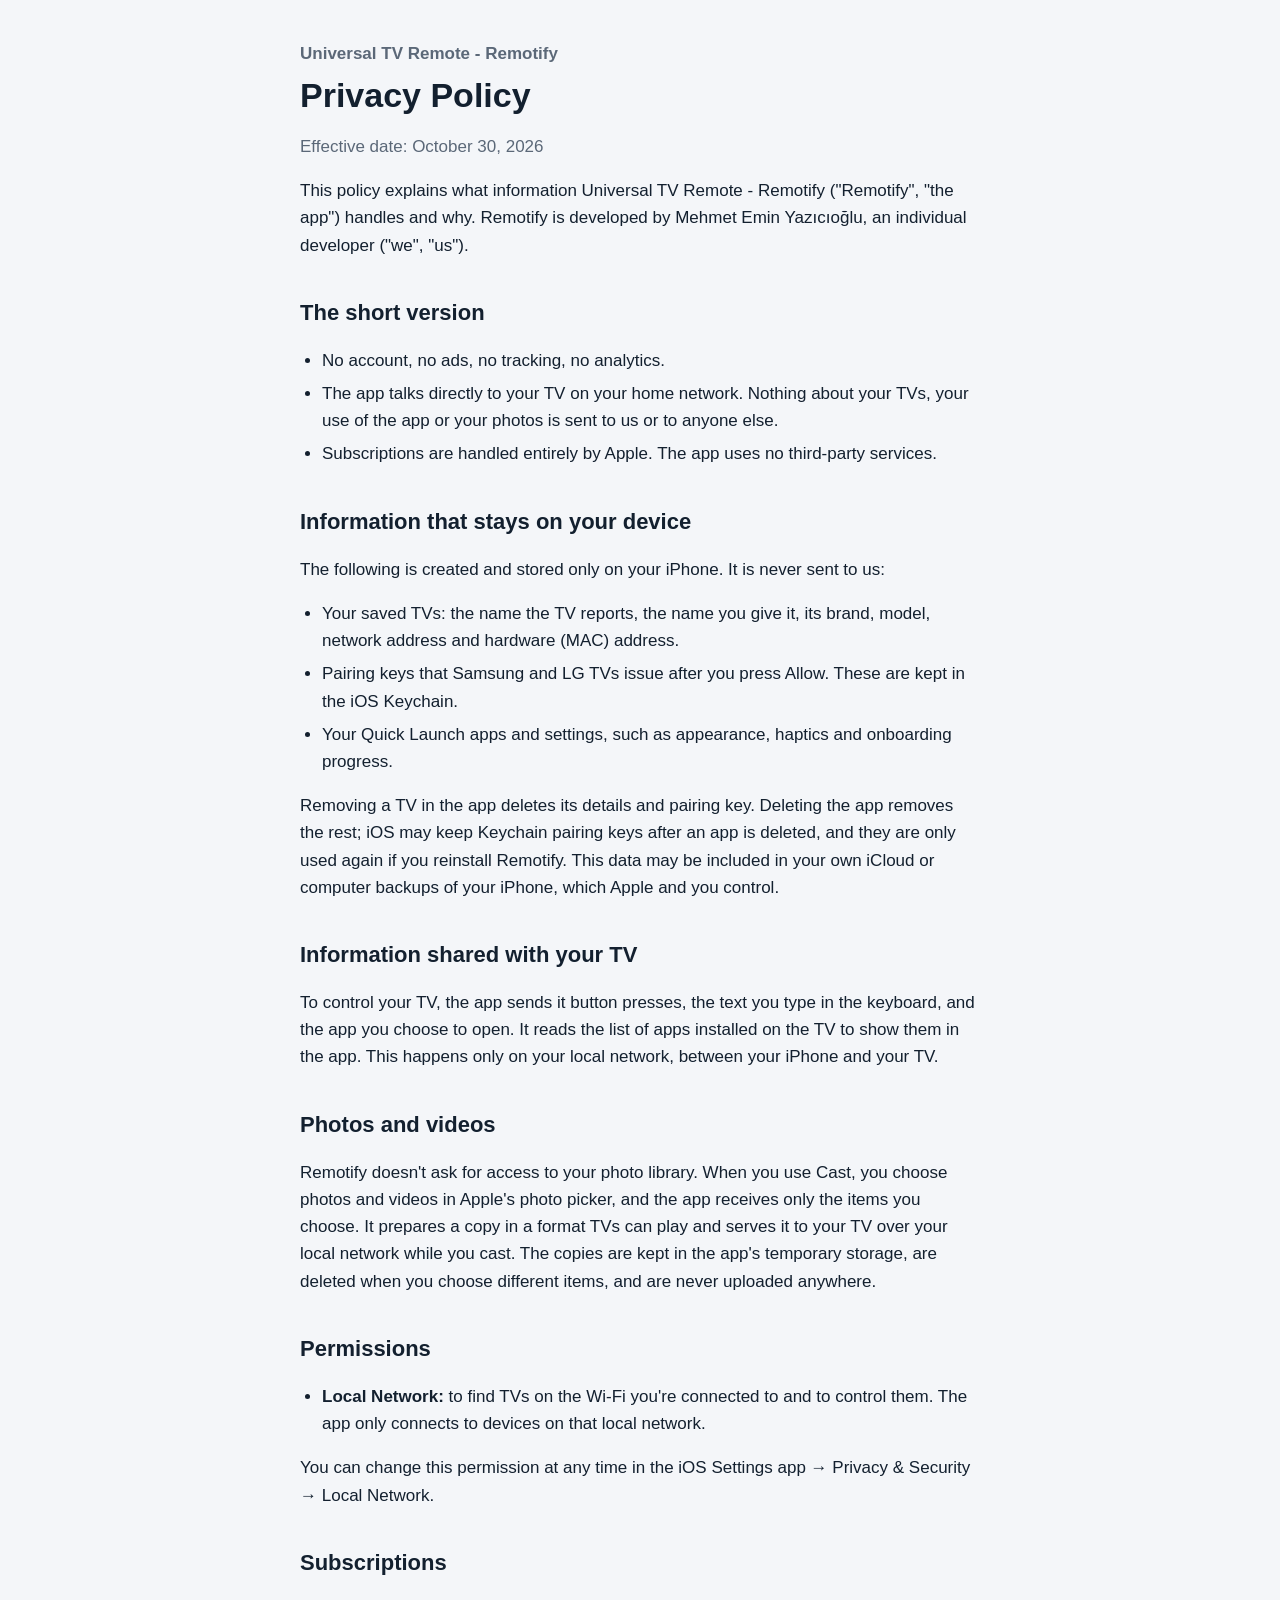
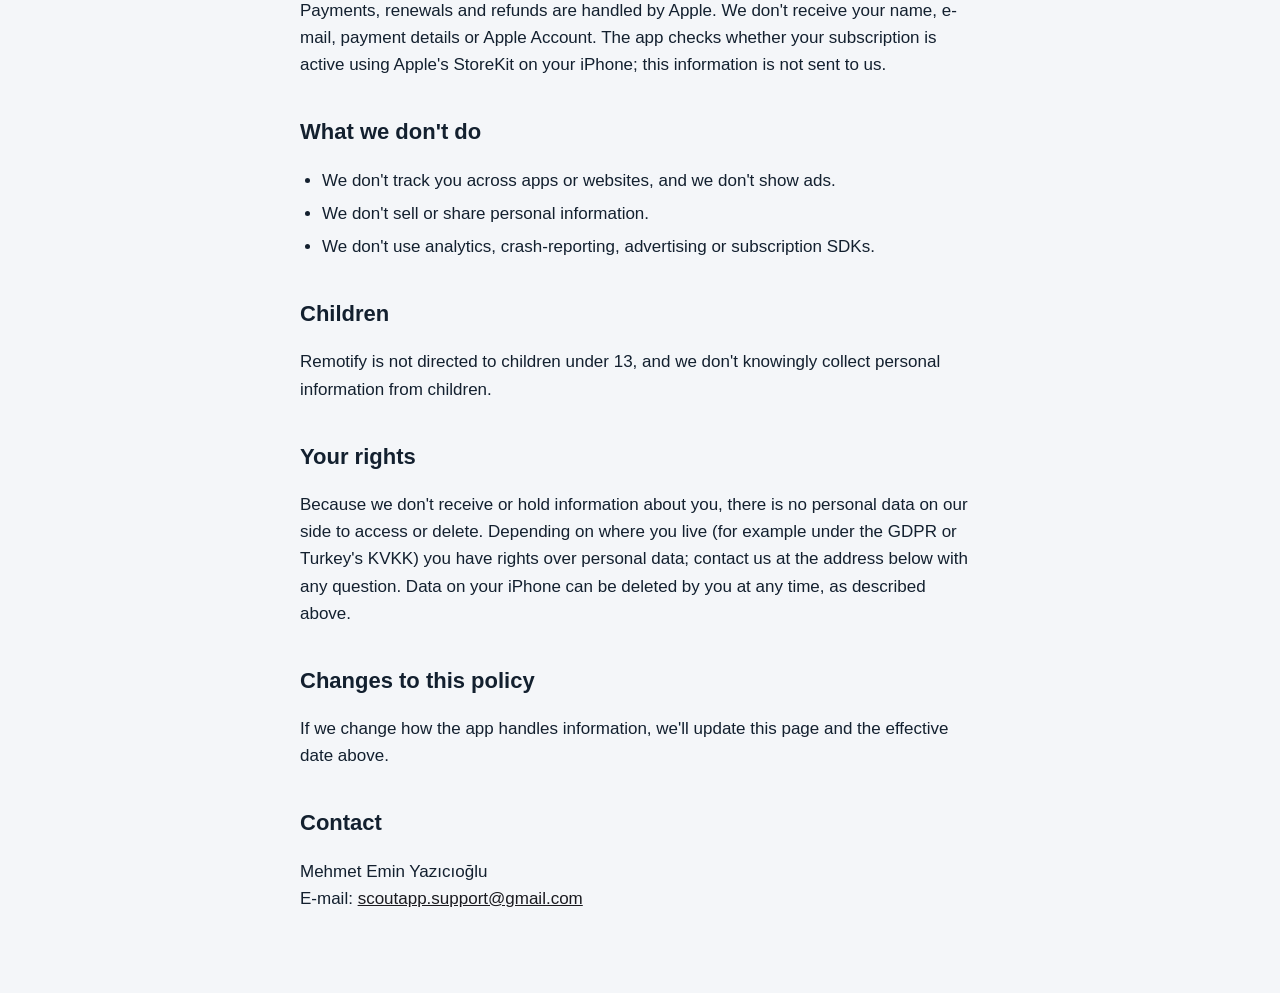
==== privacy.html @ 0d83f514 "Add support and privacy pages for Remotify" ====
<!doctype html>
<html lang="en">
<head>
<meta charset="utf-8">
<meta name="viewport" content="width=device-width, initial-scale=1">
<title>Privacy Policy – Remotify</title>
<meta name="description" content="Privacy Policy for Universal TV Remote - Remotify.">
<link rel="stylesheet" href="style.css">
</head>
<body>
<main>
  <p class="brand"><a href="./">Universal TV Remote - Remotify</a></p>
  <h1>Privacy Policy</h1>
  <p class="muted">Effective date: October 30, 2026</p>

  <p>This policy explains what information Universal TV Remote - Remotify ("Remotify", "the app") handles and why.
  Remotify is developed by Mehmet Emin Yazıcıoğlu, an individual developer ("we", "us").</p>

  <h2>The short version</h2>
  <ul>
    <li>No account, no ads, no tracking, no analytics.</li>
    <li>The app talks directly to your TV on your home network. Nothing about your TVs, your use of the app or your
    photos is sent to us or to anyone else.</li>
    <li>Subscriptions are handled entirely by Apple. The app uses no third-party services.</li>
  </ul>

  <h2>Information that stays on your device</h2>
  <p>The following is created and stored only on your iPhone. It is never sent to us:</p>
  <ul>
    <li>Your saved TVs: the name the TV reports, the name you give it, its brand, model, network address and
    hardware (MAC) address.</li>
    <li>Pairing keys that Samsung and LG TVs issue after you press Allow. These are kept in the iOS Keychain.</li>
    <li>Your Quick Launch apps and settings, such as appearance, haptics and onboarding progress.</li>
  </ul>
  <p>Removing a TV in the app deletes its details and pairing key. Deleting the app removes the rest; iOS may keep
  Keychain pairing keys after an app is deleted, and they are only used again if you reinstall Remotify. This data
  may be included in your own iCloud or computer backups of your iPhone, which Apple and you control.</p>

  <h2>Information shared with your TV</h2>
  <p>To control your TV, the app sends it button presses, the text you type in the keyboard, and the app you
  choose to open. It reads the list of apps installed on the TV to show them in the app. This happens only on your
  local network, between your iPhone and your TV.</p>

  <h2>Photos and videos</h2>
  <p>Remotify doesn't ask for access to your photo library. When you use Cast, you choose photos and videos in
  Apple's photo picker, and the app receives only the items you choose. It prepares a copy in a format TVs can play
  and serves it to your TV over your local network while you cast. The copies are kept in the app's temporary
  storage, are deleted when you choose different items, and are never uploaded anywhere.</p>

  <h2>Permissions</h2>
  <ul>
    <li><strong>Local Network:</strong> to find TVs on the Wi-Fi you're connected to and to control them. The app
    only connects to devices on that local network.</li>
  </ul>
  <p>You can change this permission at any time in the iOS Settings app → Privacy &amp; Security → Local
  Network.</p>

  <h2>Subscriptions</h2>
  <p>Payments, renewals and refunds are handled by Apple. We don't receive your name, e-mail, payment details or
  Apple Account. The app checks whether your subscription is active using Apple's StoreKit on your iPhone; this
  information is not sent to us.</p>

  <h2>What we don't do</h2>
  <ul>
    <li>We don't track you across apps or websites, and we don't show ads.</li>
    <li>We don't sell or share personal information.</li>
    <li>We don't use analytics, crash-reporting, advertising or subscription SDKs.</li>
  </ul>

  <h2>Children</h2>
  <p>Remotify is not directed to children under 13, and we don't knowingly collect personal information from
  children.</p>

  <h2>Your rights</h2>
  <p>Because we don't receive or hold information about you, there is no personal data on our side to access or
  delete. Depending on where you live (for example under the GDPR or Turkey's KVKK) you have rights over personal
  data; contact us at the address below with any question. Data on your iPhone can be deleted by you at any time,
  as described above.</p>

  <h2>Changes to this policy</h2>
  <p>If we change how the app handles information, we'll update this page and the effective date above.</p>

  <h2>Contact</h2>
  <p>Mehmet Emin Yazıcıoğlu<br>
  E-mail: <a href="mailto:scoutapp.support@gmail.com">scoutapp.support@gmail.com</a></p>
</main>
</body>
</html>
---- style.css ----
:root {
  --bg: #f4f6f9;
  --surface: #ffffff;
  --ink: #13202f;
  --muted: #5b6878;
  --line: #e2e7ee;
  --accent: #1a1a1f;
  color-scheme: light dark;
}

@media (prefers-color-scheme: dark) {
  :root {
    --bg: #0a0d12;
    --surface: #161a21;
    --ink: #e8edf4;
    --muted: #93a1b4;
    --line: #272d38;
    --accent: #ffc933;
  }
}

* { box-sizing: border-box; }

body {
  margin: 0;
  background: var(--bg);
  color: var(--ink);
  font: 17px/1.6 -apple-system, BlinkMacSystemFont, "SF Pro Text", "Segoe UI", Roboto, sans-serif;
}

main {
  max-width: 720px;
  margin: 0 auto;
  padding: 40px 20px 64px;
}

.brand { margin: 0 0 8px; font-weight: 600; color: var(--muted); }
.brand a { color: inherit; text-decoration: none; }
h1 { margin: 0 0 8px; font-size: 34px; line-height: 1.2; }
h2 { margin: 36px 0 8px; font-size: 22px; }
.muted { color: var(--muted); }
a { color: var(--accent); }
ul { padding-left: 22px; }
li { margin: 6px 0; }

details {
  background: var(--surface);
  border: 1px solid var(--line);
  border-radius: 14px;
  padding: 14px 18px;
  margin: 10px 0;
}
summary { cursor: pointer; font-weight: 600; }
details p { margin: 10px 0 0; color: var(--muted); }

footer {
  margin-top: 48px;
  padding-top: 16px;
  border-top: 1px solid var(--line);
  color: var(--muted);
  font-size: 15px;
}
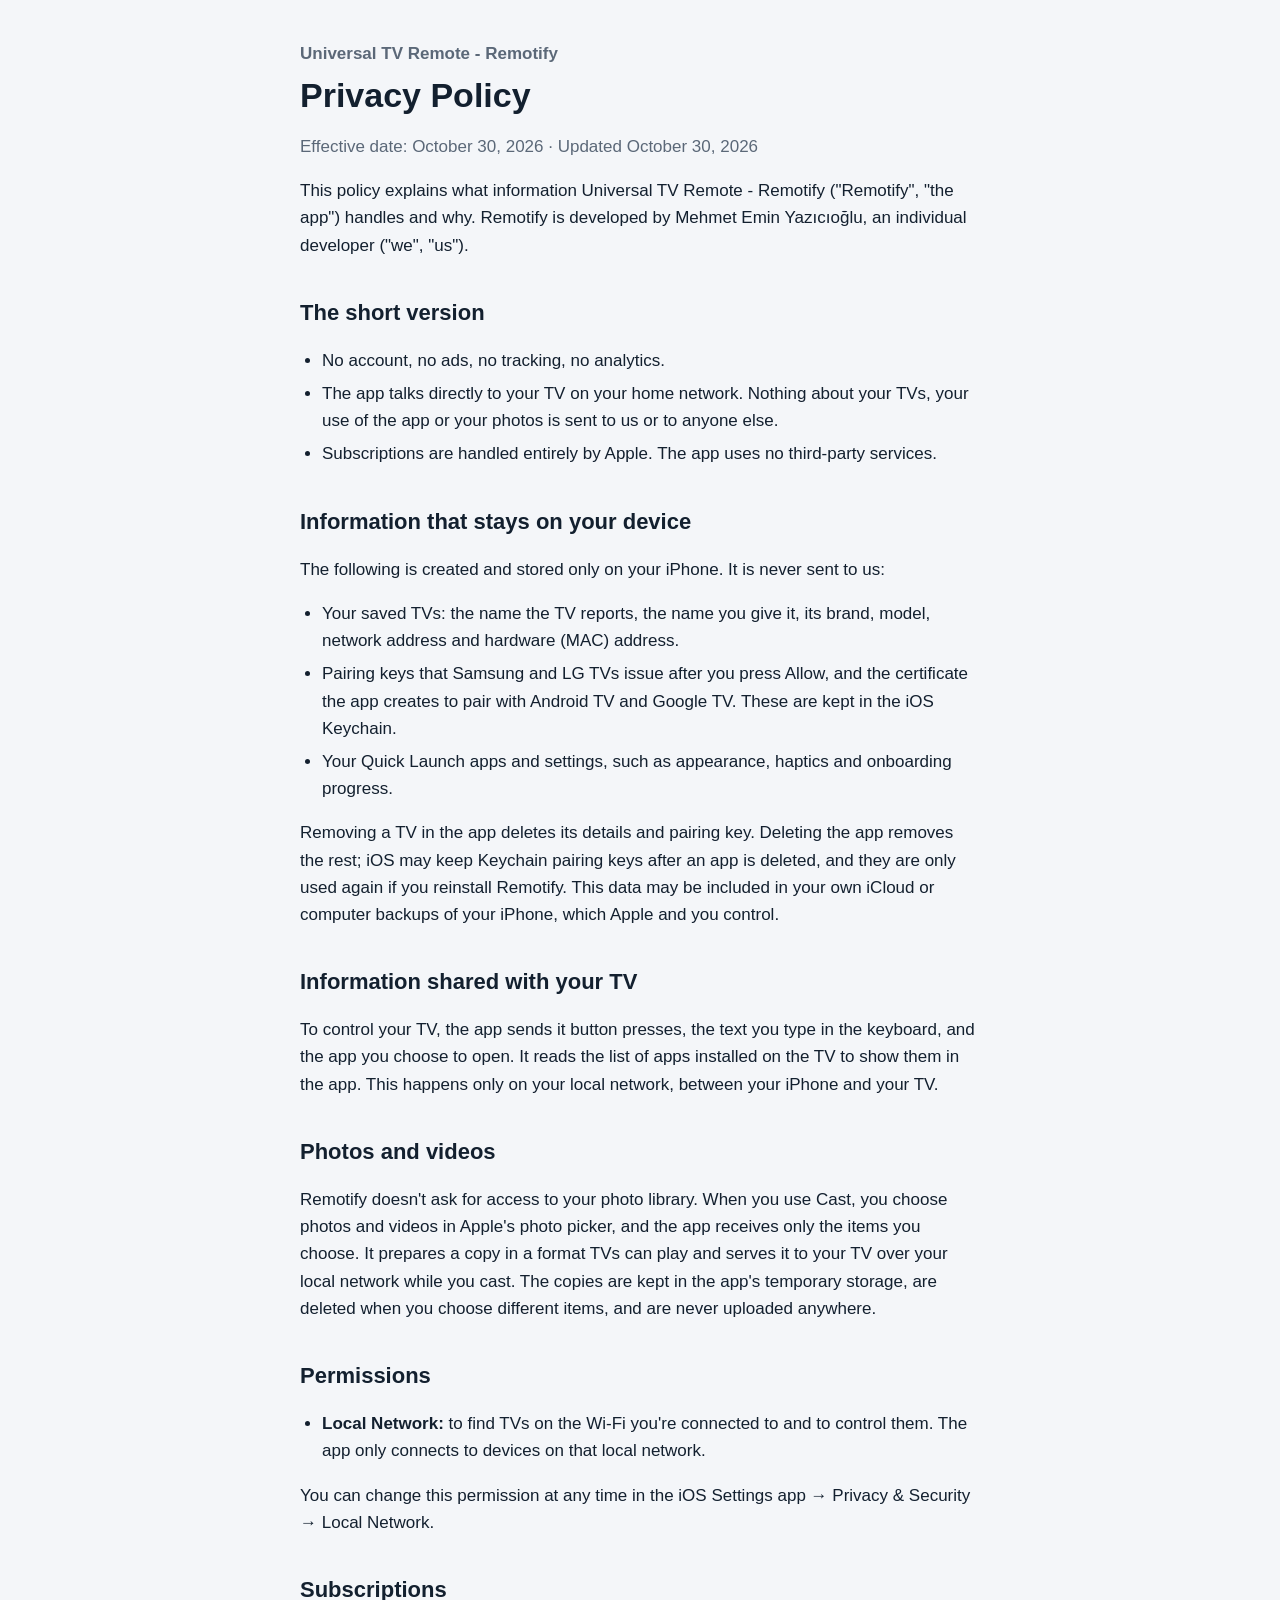
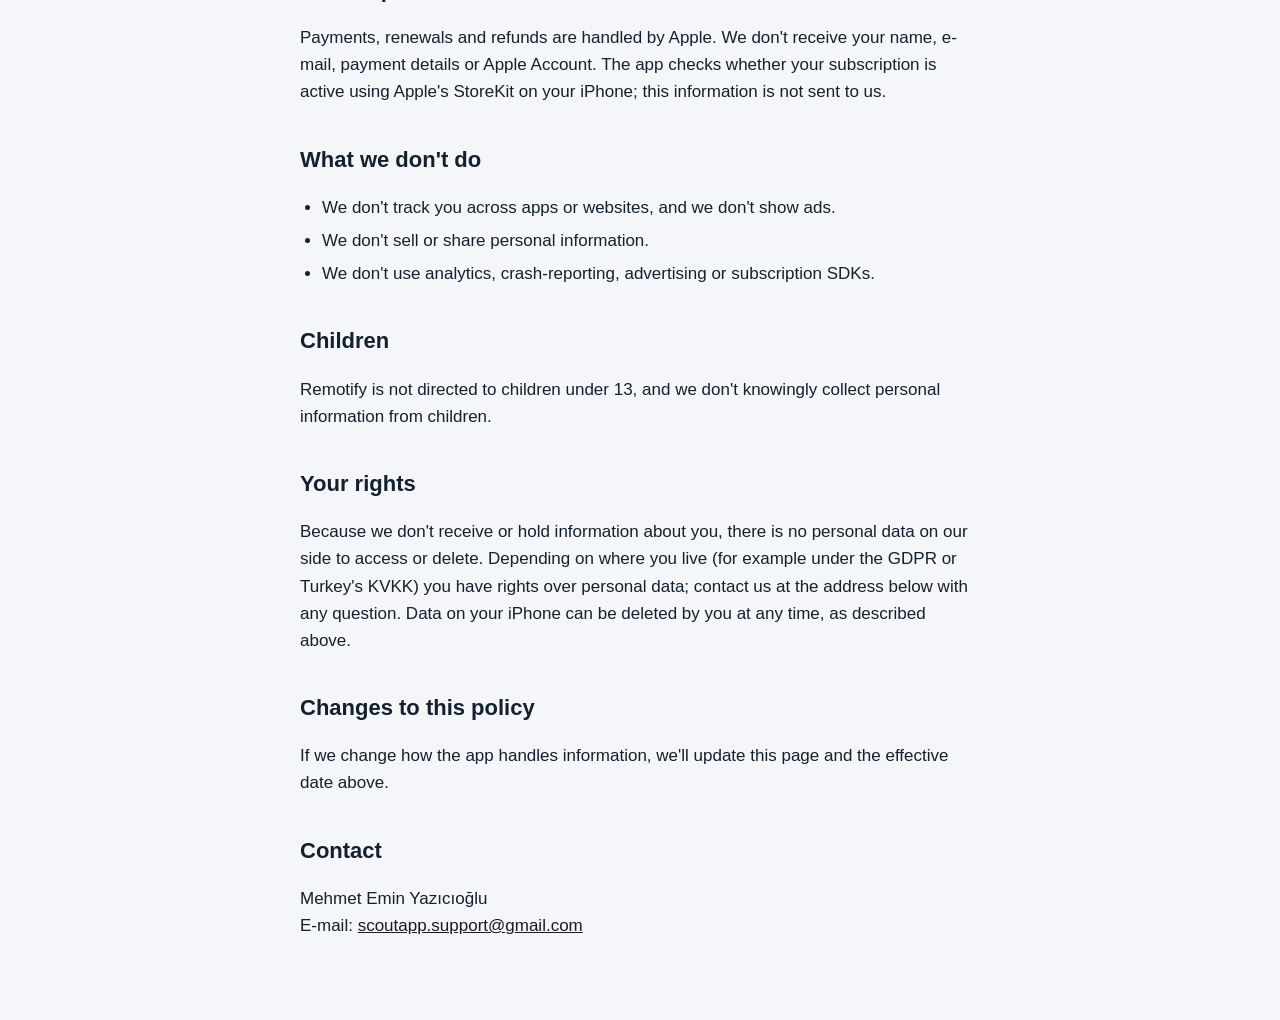
==== commit 360a117c: "Add Android TV and Google TV to support and privacy pages" ====
--- a/privacy.html
+++ b/privacy.html
@@ -11,7 +11,7 @@
 <main>
   <p class="brand"><a href="./">Universal TV Remote - Remotify</a></p>
   <h1>Privacy Policy</h1>
-  <p class="muted">Effective date: October 30, 2026</p>
+  <p class="muted">Effective date: October 30, 2026 · Updated October 30, 2026</p>
 
   <p>This policy explains what information Universal TV Remote - Remotify ("Remotify", "the app") handles and why.
   Remotify is developed by Mehmet Emin Yazıcıoğlu, an individual developer ("we", "us").</p>
@@ -29,7 +29,8 @@
   <ul>
     <li>Your saved TVs: the name the TV reports, the name you give it, its brand, model, network address and
     hardware (MAC) address.</li>
-    <li>Pairing keys that Samsung and LG TVs issue after you press Allow. These are kept in the iOS Keychain.</li>
+    <li>Pairing keys that Samsung and LG TVs issue after you press Allow, and the certificate the app creates to
+    pair with Android TV and Google TV. These are kept in the iOS Keychain.</li>
     <li>Your Quick Launch apps and settings, such as appearance, haptics and onboarding progress.</li>
   </ul>
   <p>Removing a TV in the app deletes its details and pairing key. Deleting the app removes the rest; iOS may keep
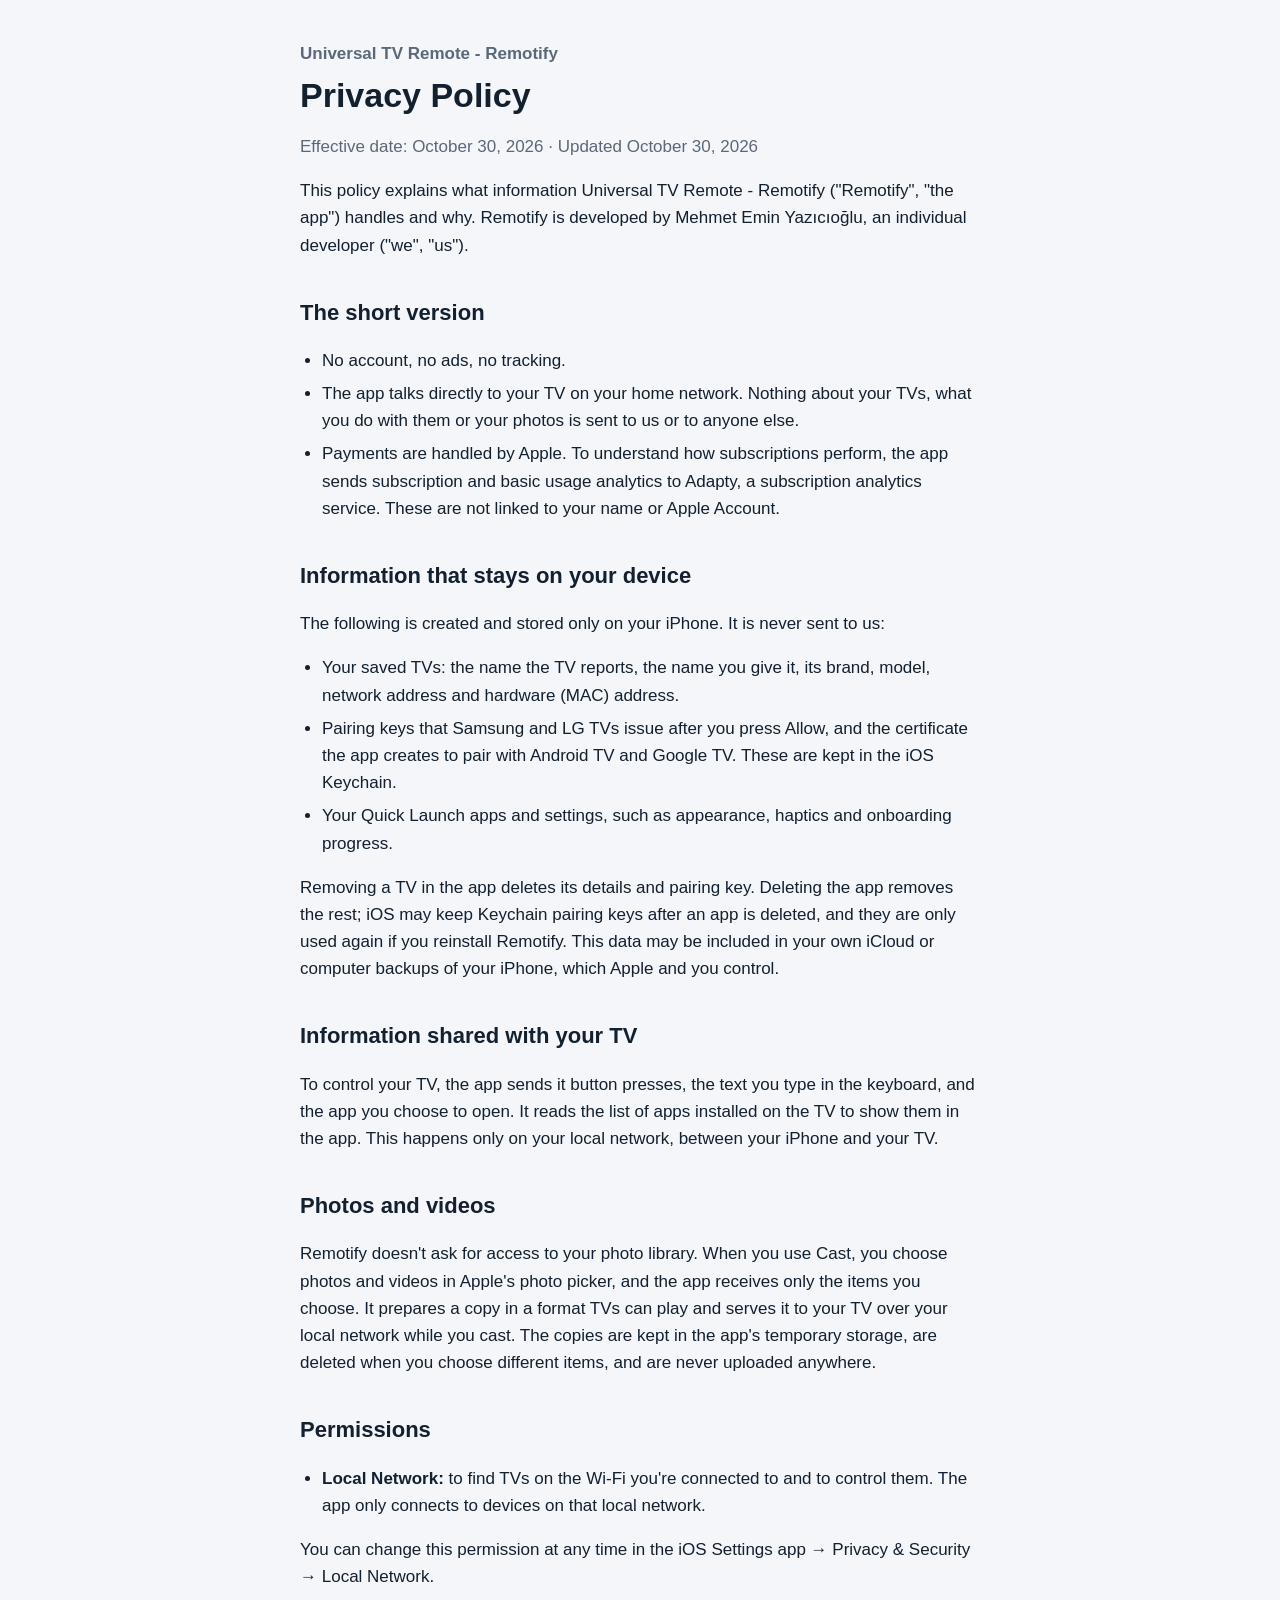
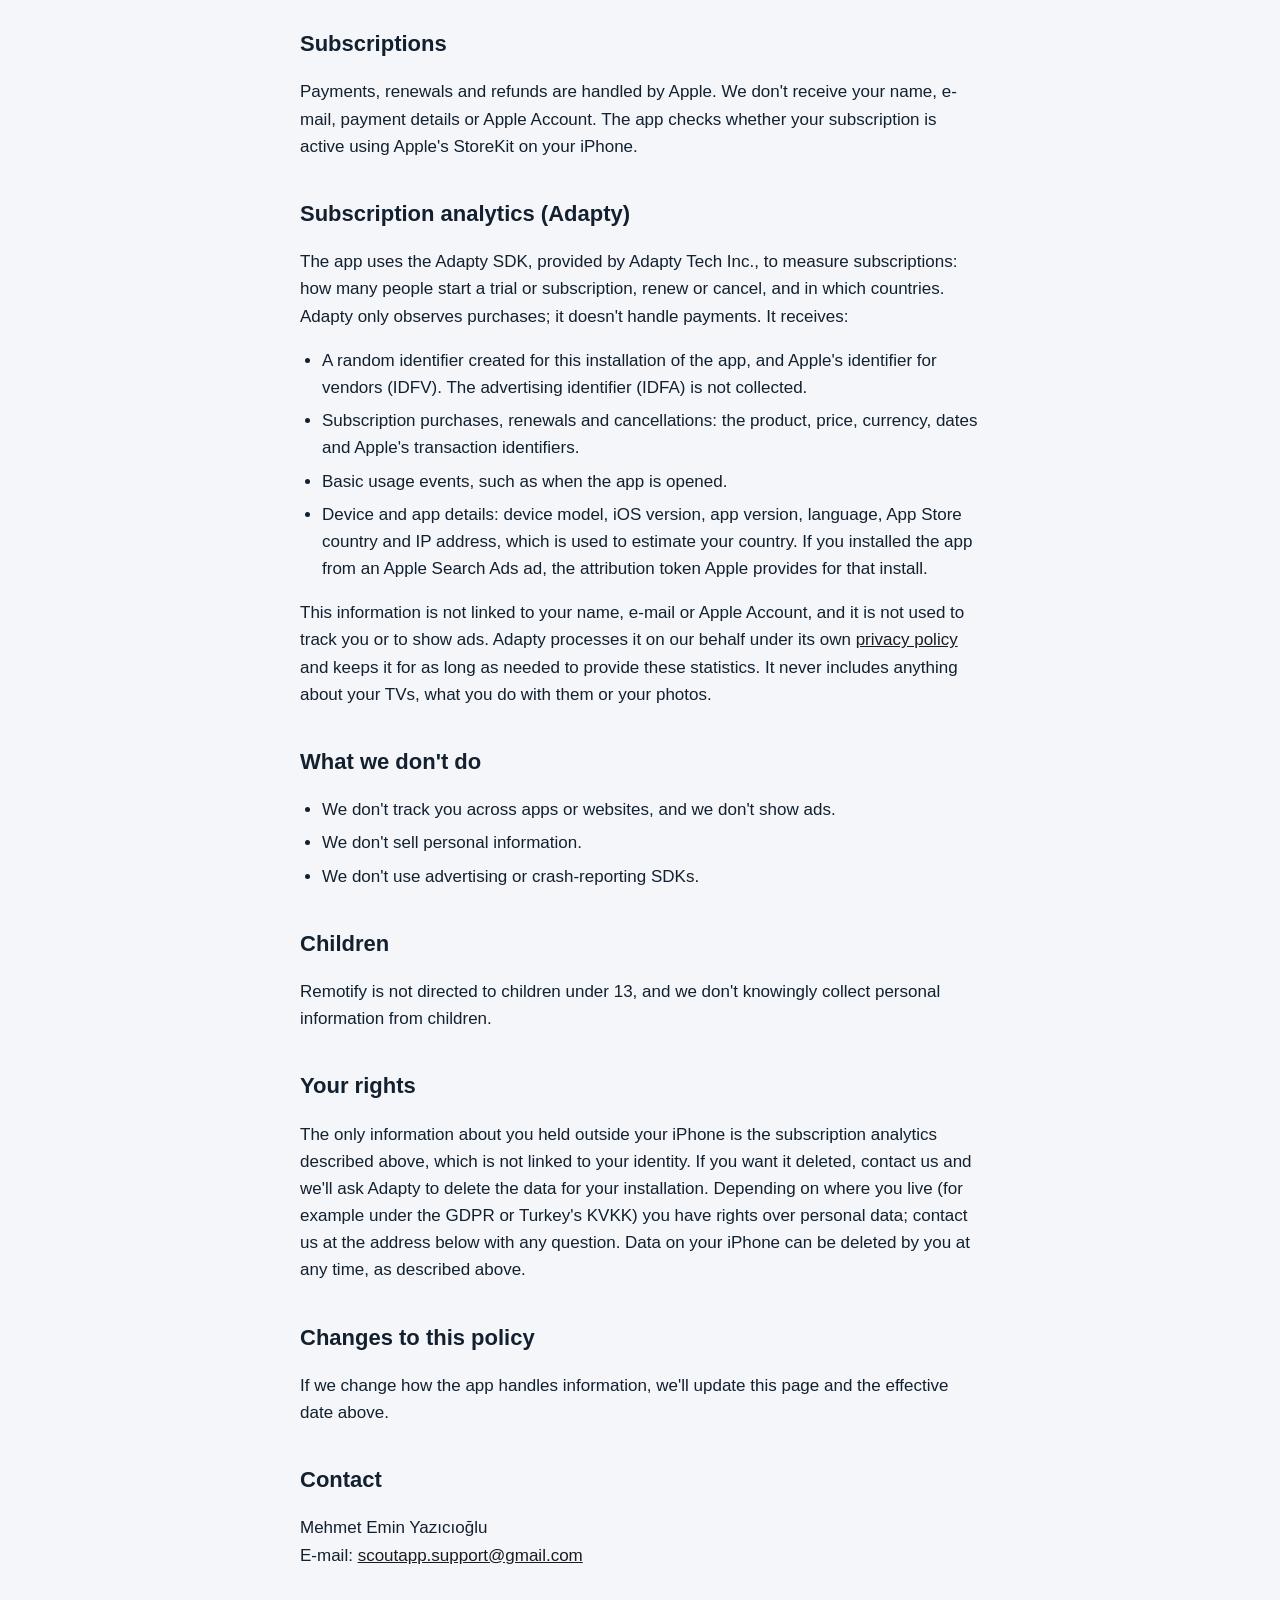
==== commit e560d752: "Disclose Adapty subscription analytics in the privacy policy Co-Authored-By: Claude Opus 5.5 <norepl" ====
--- a/privacy.html
+++ b/privacy.html
@@ -18,10 +18,11 @@
 
   <h2>The short version</h2>
   <ul>
-    <li>No account, no ads, no tracking, no analytics.</li>
-    <li>The app talks directly to your TV on your home network. Nothing about your TVs, your use of the app or your
+    <li>No account, no ads, no tracking.</li>
+    <li>The app talks directly to your TV on your home network. Nothing about your TVs, what you do with them or your
     photos is sent to us or to anyone else.</li>
-    <li>Subscriptions are handled entirely by Apple. The app uses no third-party services.</li>
+    <li>Payments are handled by Apple. To understand how subscriptions perform, the app sends subscription and basic
+    usage analytics to Adapty, a subscription analytics service. These are not linked to your name or Apple Account.</li>
   </ul>
 
   <h2>Information that stays on your device</h2>
@@ -58,14 +59,32 @@
 
   <h2>Subscriptions</h2>
   <p>Payments, renewals and refunds are handled by Apple. We don't receive your name, e-mail, payment details or
-  Apple Account. The app checks whether your subscription is active using Apple's StoreKit on your iPhone; this
-  information is not sent to us.</p>
+  Apple Account. The app checks whether your subscription is active using Apple's StoreKit on your iPhone.</p>
+
+  <h2>Subscription analytics (Adapty)</h2>
+  <p>The app uses the Adapty SDK, provided by Adapty Tech Inc., to measure subscriptions: how many people start a
+  trial or subscription, renew or cancel, and in which countries. Adapty only observes purchases; it doesn't handle
+  payments. It receives:</p>
+  <ul>
+    <li>A random identifier created for this installation of the app, and Apple's identifier for vendors (IDFV).
+    The advertising identifier (IDFA) is not collected.</li>
+    <li>Subscription purchases, renewals and cancellations: the product, price, currency, dates and Apple's transaction
+    identifiers.</li>
+    <li>Basic usage events, such as when the app is opened.</li>
+    <li>Device and app details: device model, iOS version, app version, language, App Store country and IP address,
+    which is used to estimate your country. If you installed the app from an Apple Search Ads ad, the attribution
+    token Apple provides for that install.</li>
+  </ul>
+  <p>This information is not linked to your name, e-mail or Apple Account, and it is not used to track you or to show
+  ads. Adapty processes it on our behalf under its own
+  <a href="https://adapty.io/privacy">privacy policy</a> and keeps it for as long as needed to provide these
+  statistics. It never includes anything about your TVs, what you do with them or your photos.</p>
 
   <h2>What we don't do</h2>
   <ul>
     <li>We don't track you across apps or websites, and we don't show ads.</li>
-    <li>We don't sell or share personal information.</li>
-    <li>We don't use analytics, crash-reporting, advertising or subscription SDKs.</li>
+    <li>We don't sell personal information.</li>
+    <li>We don't use advertising or crash-reporting SDKs.</li>
   </ul>
 
   <h2>Children</h2>
@@ -73,8 +92,9 @@
   children.</p>
 
   <h2>Your rights</h2>
-  <p>Because we don't receive or hold information about you, there is no personal data on our side to access or
-  delete. Depending on where you live (for example under the GDPR or Turkey's KVKK) you have rights over personal
+  <p>The only information about you held outside your iPhone is the subscription analytics described above, which is
+  not linked to your identity. If you want it deleted, contact us and we'll ask Adapty to delete the data for your
+  installation. Depending on where you live (for example under the GDPR or Turkey's KVKK) you have rights over personal
   data; contact us at the address below with any question. Data on your iPhone can be deleted by you at any time,
   as described above.</p>
 
